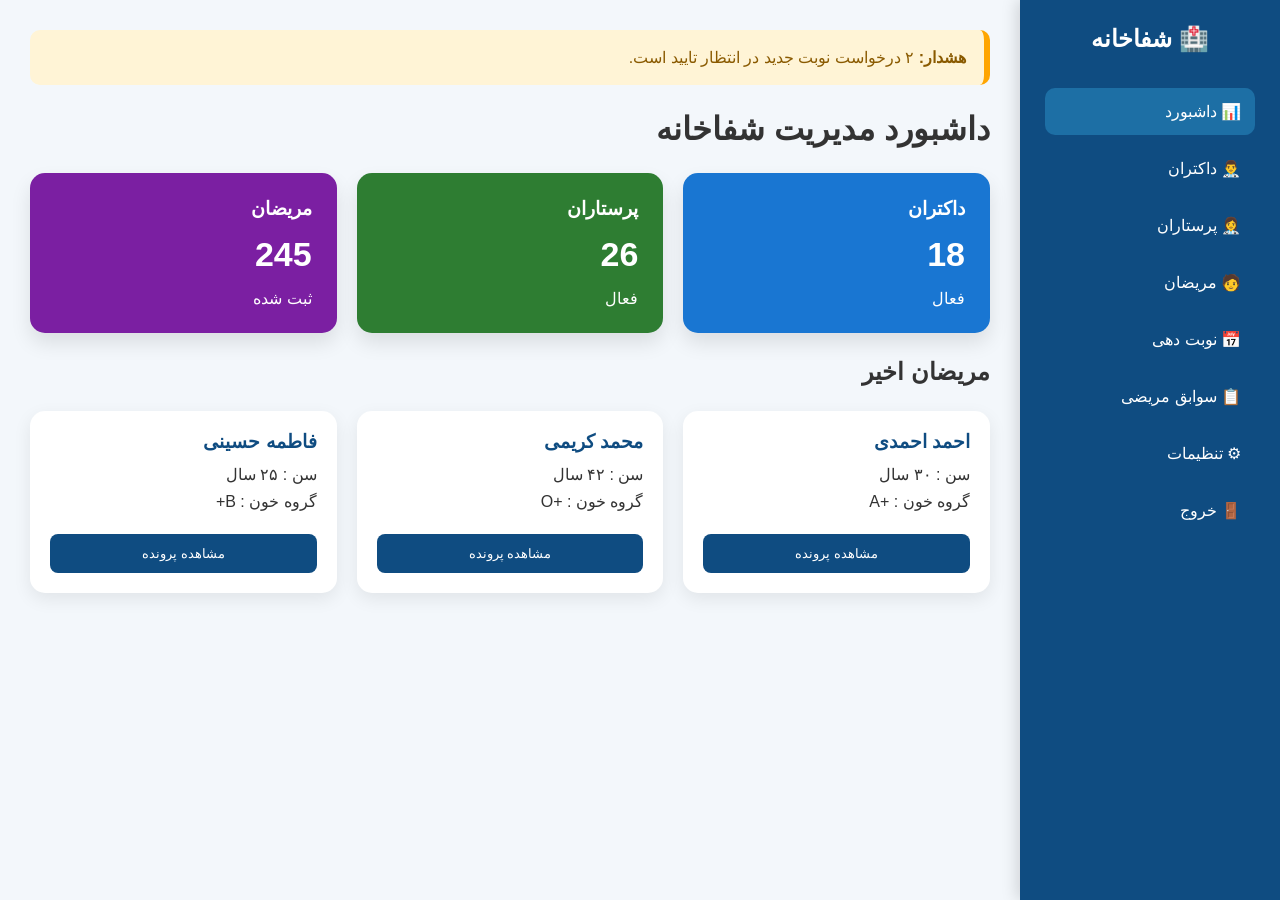
==== index.html @ 566c1082 "Content added" ====
<!doctype html>
<html lang="en">
  <head>
    <meta charset="UTF-8" />
    <meta name="viewport" content="width=device-width, initial-scale=1.0" />
    <title>داشبورد مدیریت شفاخانه</title>
    <link rel="stylesheet" href="style.css" />
  </head>
  <body>
    <div class="sidebar">
      <h2>🏥 شفاخانه</h2>
      <ul>
        <li class="active">📊 داشبورد</li>
        <li>👨‍⚕️ داکتران</li>
        <li>👩‍⚕️ پرستاران</li>
        <li>🧑 مریضان</li>
        <li>📅 نوبت دهی</li>
        <li>📋 سوابق مریضی</li>
        <li>⚙ تنظیمات</li>
        <li>🚪 خروج</li>
      </ul>
    </div>
    <div class="content">
            <div class="alert">
                <strong>هشدار:</strong>
                ۲ درخواست نوبت جدید در انتظار تایید است.
            </div>
        <h1>داشبورد مدیریت شفاخانه</h1>
        <div class="stats">
            <div class="box blue">
                <h3>داکتران</h3>
                <h2>18</h2>
                <span>فعال</span>
            </div>
            <div class="box green">
                <h3>پرستاران</h3>
                <h2>26</h2>
                <span>فعال</span>
            </div>
            <div class="box purple">
                <h3>مریضان</h3>
                <h2>245</h2>
                <span>ثبت شده</span>
            </div>
        </div>
        <h2>مریضان اخیر</h2>
        <div class="cards">
            <div class="card">
                <h3>احمد احمدی</h3>
                <p>سن : ۳۰ سال</p>
                <p>گروه خون : +A</p>
                <button>مشاهده پرونده</button>
            </div>
            <div class="card">
                <h3>محمد کریمی</h3>
                <p>سن : ۴۲ سال</p>
                <p>گروه خون : +O</p>
                <button>مشاهده پرونده</button>
            </div>
            <div class="card">
                <h3>فاطمه حسینی</h3>
                <p>سن : ۲۵ سال</p>
                <p>گروه خون : B+</p>
                <button>مشاهده پرونده</button>
            </div>
        </div>
    </div>
  </body>
</html>
---- style.css ----
*{
        margin:0;
        padding:0;
        box-sizing:border-box;
        font-family:'Vazirmatn',sans-serif;
    }

    body{
        background:#f3f7fb;
        display:flex;
        direction:rtl;
        color:#333;
    }

    .sidebar{
        width:260px;
        height:100vh;
        background:#0F4C81;
        position:fixed;
        right:0;
        top:0;
        padding:25px;
        color:#fff;
        box-shadow:-3px 0 15px rgba(0,0,0,.15);
    }

    .sidebar h2{
        text-align:center;
        margin-bottom:35px;
    }

    .sidebar ul{
        list-style:none;
    }

    .sidebar li{
        padding:14px;
        margin-bottom:10px;
        border-radius:10px;
        cursor:pointer;
        transition:.3s;
    }

    .sidebar li:hover,
    .sidebar .active{
        background:#1d6fa5;
    }
.content{
        margin-right:260px;
        padding:30px;
        width:100%;
    }

    .alert{
        background:#FFF4D6;
        color:#8A5A00;
        padding:18px;
        border-right:6px solid orange;
        border-radius:10px;
        margin-bottom:25px;
    }

    .stats{
        display:grid;
        grid-template-columns:repeat(auto-fit,minmax(220px,1fr));
        gap:20px;
        margin:25px 0;
    }

    .box{
        padding:25px;
        border-radius:15px;
        color:white;
        box-shadow:0 10px 20px rgba(0,0,0,.1);
        transition:.3s;
    }

    .box:hover{
        transform:translateY(-6px);
    }

    .blue{
        background:#1976D2;
    }

    .green{
        background:#2E7D32;
    }

    .purple{
        background:#7B1FA2;
    }

    .box h2{
        margin:15px 0;
        font-size:34px;
    }

    .cards{
        display:grid;
        grid-template-columns:repeat(auto-fit,minmax(250px,1fr));
        gap:20px;
        margin:25px 0;
    }

    .card{
        background:white;
        padding:20px;
        border-radius:15px;
        box-shadow:0 6px 18px rgba(0,0,0,.08);
        transition:.3s;
    }

    .card:hover{
        transform:translateY(-8px);
    }

    .card h3{
        margin-bottom:12px;
        color:#0F4C81;
    }

    .card p{
        margin:8px 0;
    }

    .card button{
        margin-top:15px;
        width:100%;
        padding:12px;
        border:none;
        background:#0F4C81;
        color:white;
        border-radius:8px;
        cursor:pointer;
        transition:.3s;
    }

    .card button:hover{
        background:#1565C0;
    }
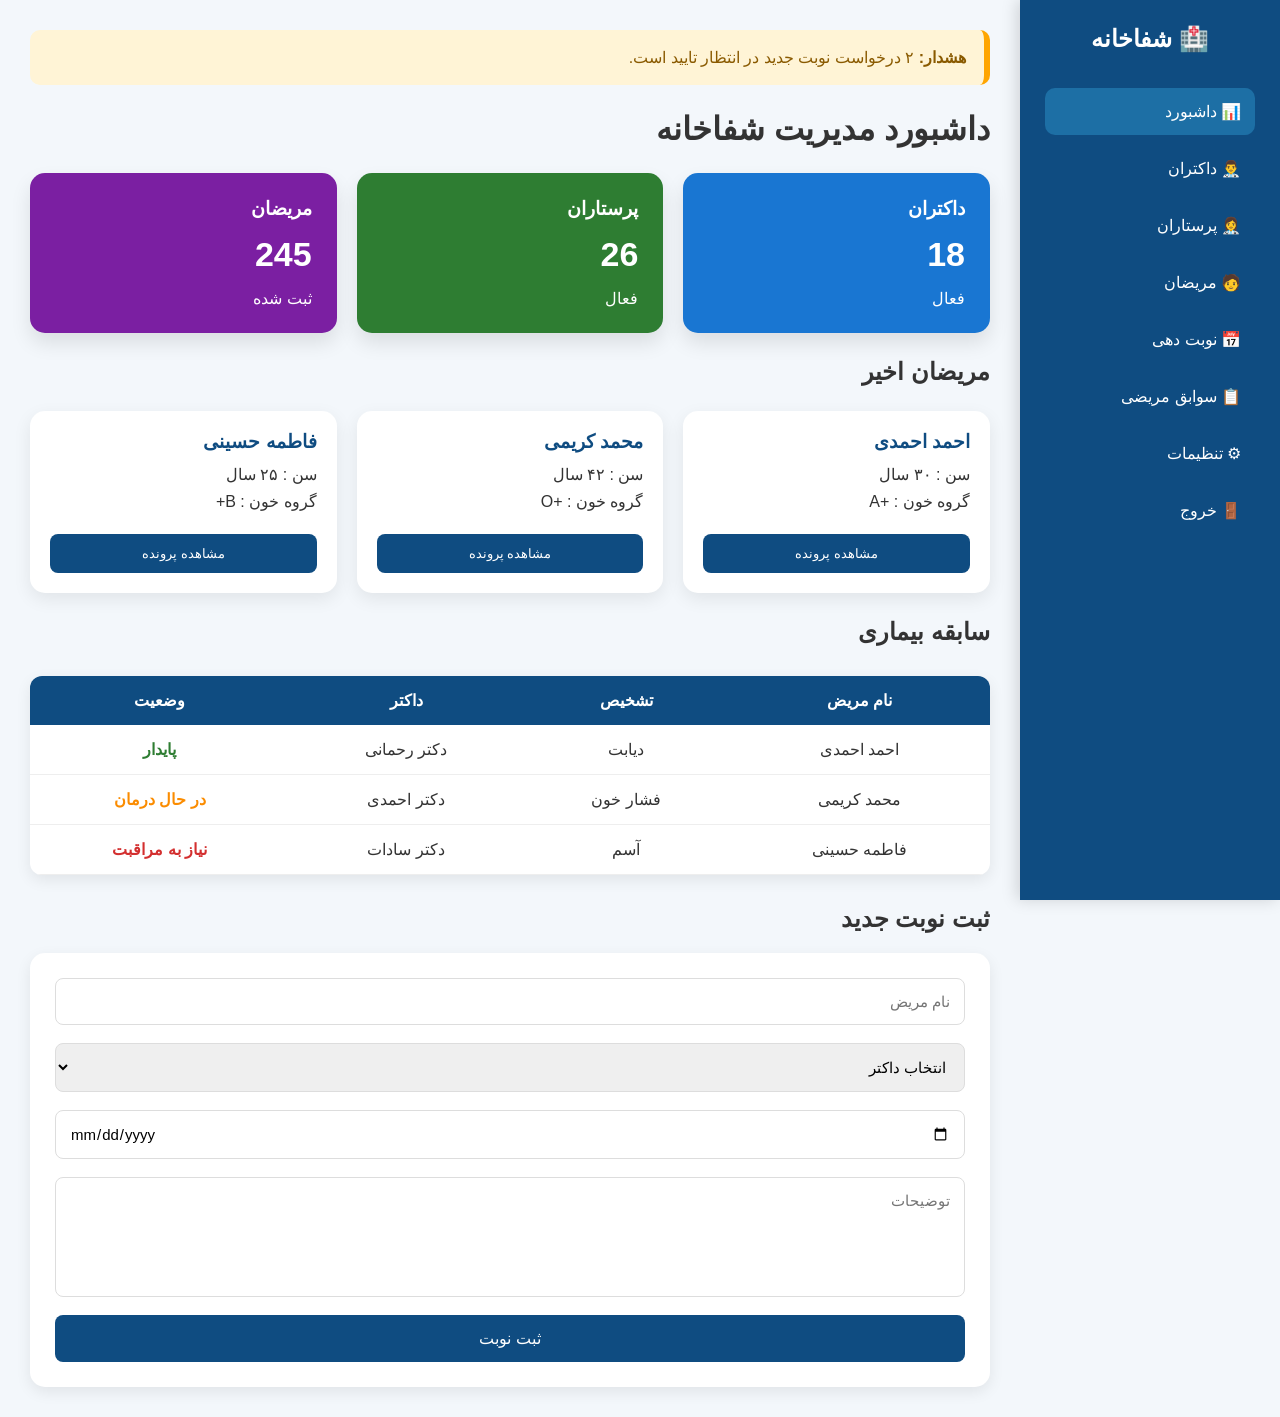
==== commit cddd9e83: "table and form added" ====
--- a/index.html
+++ b/index.html
@@ -64,6 +64,46 @@
                 <button>مشاهده پرونده</button>
             </div>
         </div>
+        <h2>سابقه بیماری</h2>
+            <table>
+                <tr>
+                    <th>نام مریض</th>
+                    <th>تشخیص</th>
+                    <th>داکتر</th>
+                    <th>وضعیت</th>
+                </tr>
+                <tr>
+                    <td>احمد احمدی</td>
+                    <td>دیابت</td>
+                    <td>دکتر رحمانی</td>
+                    <td><span class="success">پایدار</span></td>
+                </tr>
+                <tr>
+                    <td>محمد کریمی</td>
+                    <td>فشار خون</td>
+                    <td>دکتر احمدی</td>
+                    <td><span class="warning">در حال درمان</span></td>
+                </tr>
+                <tr>
+                    <td>فاطمه حسینی</td>
+                    <td>آسم</td>
+                    <td>دکتر سادات</td>
+                    <td><span class="danger">نیاز به مراقبت</span></td>
+                </tr>
+            </table>
+            <h2>ثبت نوبت جدید</h2>
+            <form>
+                <input type="text" placeholder="نام مریض">
+                <select>
+                    <option>انتخاب داکتر</option>
+                    <option>دکتر رحمانی</option>
+                    <option>دکتر احمدی</option>
+                    <option>دکتر سادات</option>
+                </select>
+                <input type="date">
+                <textarea placeholder="توضیحات"></textarea>
+                <button>ثبت نوبت</button>
+            </form>
     </div>
   </body>
 </html>
--- a/style.css
+++ b/style.css
@@ -138,4 +138,135 @@
 
     .card button:hover{
         background:#1565C0;
-    }+    }
+    table{
+        width:100%;
+        background:white;
+        margin:30px 0;
+        border-collapse:collapse;
+        border-radius:12px;
+        overflow:hidden;
+        box-shadow:0 5px 15px rgba(0,0,0,.08);
+    }
+
+    th{
+        background:#0F4C81;
+        color:white;
+        padding:15px;
+    }
+
+    td{
+        padding:15px;
+        border-bottom:1px solid #eee;
+        text-align:center;
+    }
+
+    tr:hover{
+        background:#f8fbff;
+    }
+
+    .success{
+        color:#2E7D32;
+        font-weight:bold;
+    }
+
+    .warning{
+        color:#FB8C00;
+        font-weight:bold;
+    }
+
+    .danger{
+        color:#D32F2F;
+        font-weight:bold;
+    }
+
+    form{
+        background:white;
+        padding:25px;
+        border-radius:15px;
+        box-shadow:0 5px 15px rgba(0,0,0,.08);
+        display:flex;
+        flex-direction:column;
+        gap:18px;
+        margin-top:20px;
+    }
+
+    input,
+    select,
+    textarea{
+        padding:14px;
+        border:1px solid #ddd;
+        border-radius:8px;
+        font-size:15px;
+        outline:none;
+        transition:.3s;
+    }
+
+    input:focus,
+    select:focus,
+    textarea:focus{
+        border-color:#1976D2;
+    }
+
+    textarea{
+        height:120px;
+        resize:none;
+    }
+
+    form button{
+        padding:14px;
+        background:#0F4C81;
+        color:white;
+        border:none;
+        border-radius:8px;
+        cursor:pointer;
+        font-size:16px;
+        transition:.3s;
+    }
+
+    form button:hover{
+        background:#1565C0;
+    }
+ @media(max-width:900px){
+
+        .sidebar{
+        width:220px;
+
+        }
+
+        .content{
+        margin-right:220px;
+        }
+
+    }
+
+    @media(max-width:768px){
+
+        body{
+        flex-direction:column;
+        }
+
+        .sidebar{
+        position:relative;
+        width:100%;
+        height:auto;
+        }
+
+        .content{
+
+        margin-right:0;
+        padding:20px;
+        }
+
+        .stats,
+        .cards{
+        grid-template-columns:1fr;
+        }
+
+        table{
+        display:block;
+        overflow-x:auto;
+        white-space:nowrap;
+        }
+
+    }
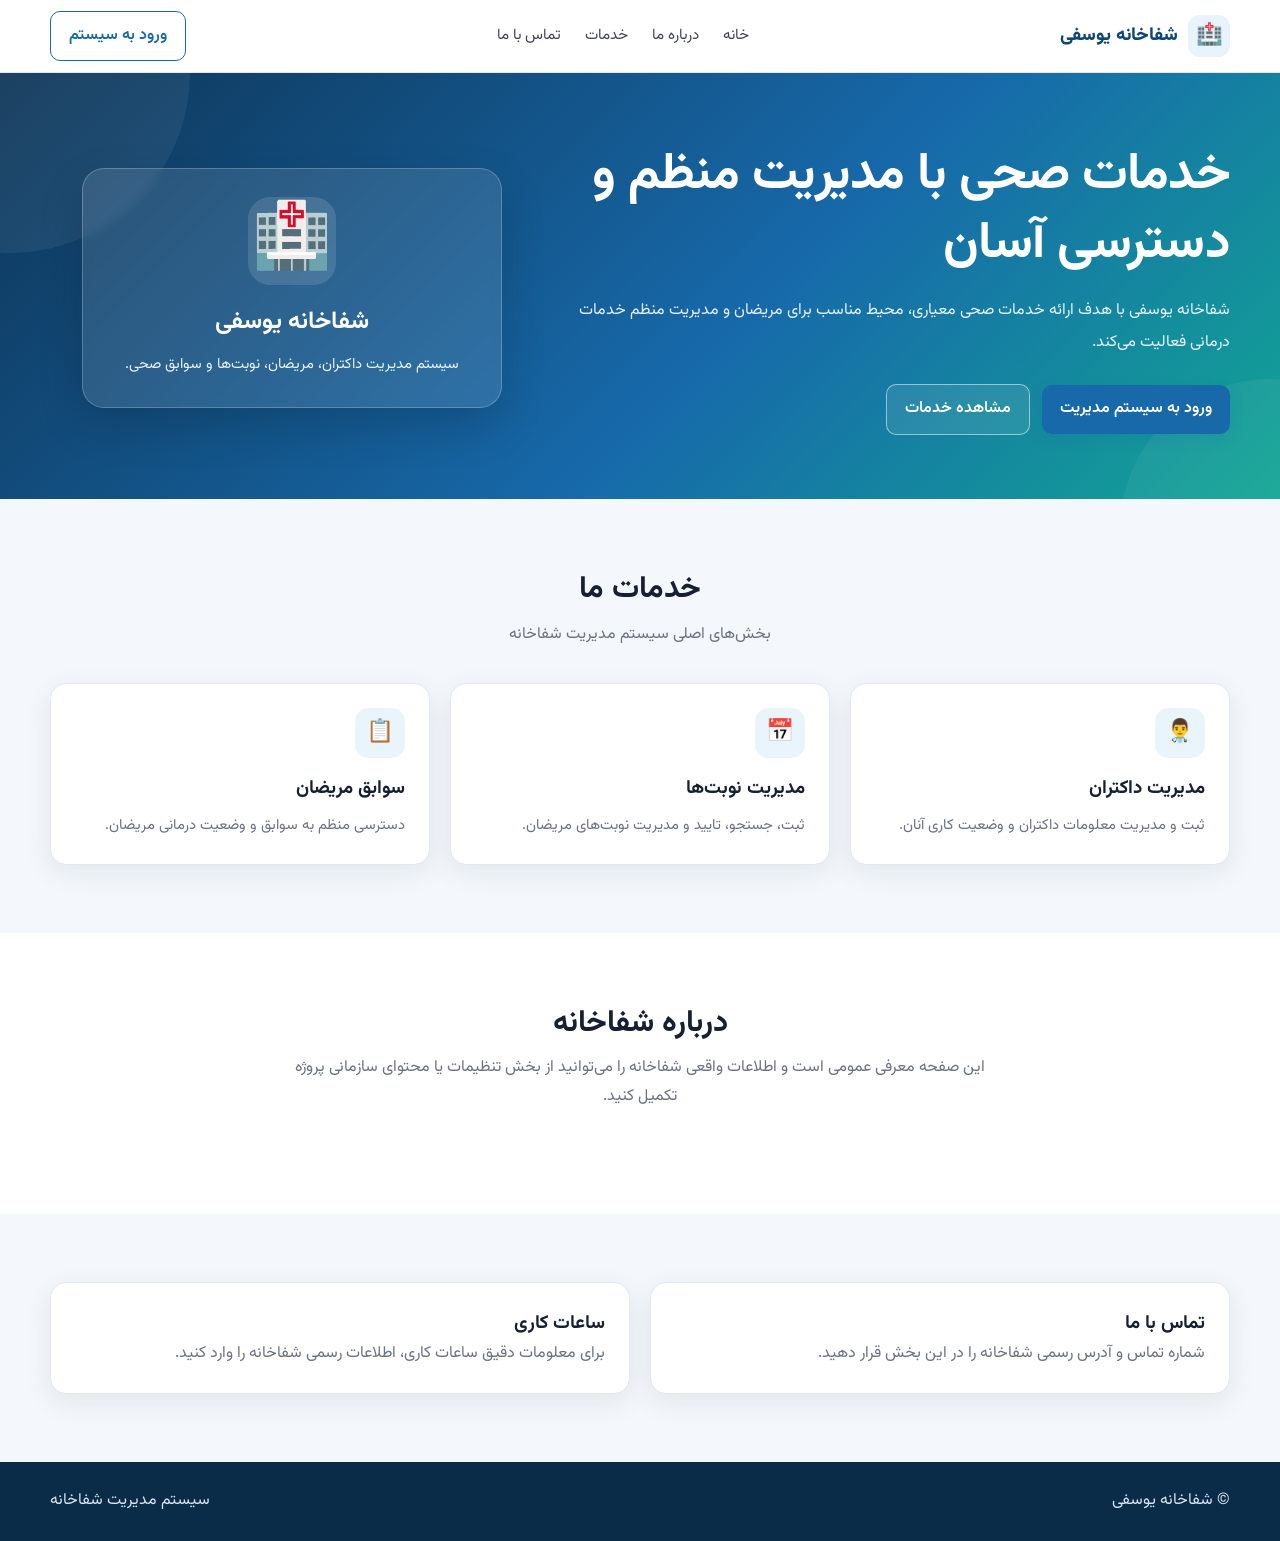
==== commit 1c11aecd: "all of codes updated" ====
--- a/index.html
+++ b/index.html
@@ -1,109 +1,110 @@
 <!doctype html>
-<html lang="en">
+<html lang="fa" dir="rtl">
   <head>
     <meta charset="UTF-8" />
     <meta name="viewport" content="width=device-width, initial-scale=1.0" />
-    <title>داشبورد مدیریت شفاخانه</title>
+    <meta name="description" content="سیستم مدیریت شفاخانه یوسفی" />
+    <title>شفاخانه یوسفی | صفحه اصلی</title>
     <link rel="stylesheet" href="style.css" />
   </head>
   <body>
-    <div class="sidebar">
-      <h2>🏥 شفاخانه</h2>
-      <ul>
-        <li class="active">📊 داشبورد</li>
-        <li>👨‍⚕️ داکتران</li>
-        <li>👩‍⚕️ پرستاران</li>
-        <li>🧑 مریضان</li>
-        <li>📅 نوبت دهی</li>
-        <li>📋 سوابق مریضی</li>
-        <li>⚙ تنظیمات</li>
-        <li>🚪 خروج</li>
-      </ul>
-    </div>
-    <div class="content">
-            <div class="alert">
-                <strong>هشدار:</strong>
-                ۲ درخواست نوبت جدید در انتظار تایید است.
+    <header class="public-header">
+      <div class="container nav">
+        <a class="brand" href="index.html">
+          <span class="brand-icon">🏥</span> شفاخانه یوسفی</a
+        >
+        <nav class="nav-links">
+          <a href="index.html">خانه</a><a href="#about">درباره ما</a
+          ><a href="#services">خدمات</a><a href="#contact">تماس با ما</a>
+        </nav>
+        <div class="nav-actions">
+          <a class="btn btn-outline" href="login.html">ورود به سیستم</a>
+        </div>
+        <button class="menu-toggle" aria-label="منو">☰</button>
+      </div>
+    </header>
+    <main>
+      <section class="hero">
+        <div class="container hero-grid">
+          <div>
+            <h1>خدمات صحی با مدیریت منظم و دسترسی آسان</h1>
+            <p>
+              شفاخانه یوسفی با هدف ارائه خدمات صحی معیاری، محیط مناسب برای
+              مریضان و مدیریت منظم خدمات درمانی فعالیت می‌کند.
+            </p>
+            <div class="hero-actions">
+              <a class="btn btn-primary" href="login.html"
+                >ورود به سیستم مدیریت</a
+              ><a class="btn btn-outline" href="#services">مشاهده خدمات</a>
             </div>
-        <h1>داشبورد مدیریت شفاخانه</h1>
-        <div class="stats">
-            <div class="box blue">
-                <h3>داکتران</h3>
-                <h2>18</h2>
-                <span>فعال</span>
+          </div>
+          <div class="hero-card">
+            <div class="big-icon">🏥</div>
+            <h2>شفاخانه یوسفی</h2>
+            <p>سیستم مدیریت داکتران، مریضان، نوبت‌ها و سوابق صحی.</p>
+          </div>
+        </div>
+      </section>
+      <section class="section" id="services">
+        <div class="container">
+          <div class="section-head">
+            <h2>خدمات ما</h2>
+            <p class="muted">بخش‌های اصلی سیستم مدیریت شفاخانه</p>
+          </div>
+          <div class="cards-grid">
+            <div class="feature-card">
+              <div class="feature-icon">👨‍⚕️</div>
+              <h3>مدیریت داکتران</h3>
+              <p class="muted">
+                ثبت و مدیریت معلومات داکتران و وضعیت کاری آنان.
+              </p>
             </div>
-            <div class="box green">
-                <h3>پرستاران</h3>
-                <h2>26</h2>
-                <span>فعال</span>
+            <div class="feature-card">
+              <div class="feature-icon">📅</div>
+              <h3>مدیریت نوبت‌ها</h3>
+              <p class="muted">ثبت، جستجو، تایید و مدیریت نوبت‌های مریضان.</p>
             </div>
-            <div class="box purple">
-                <h3>مریضان</h3>
-                <h2>245</h2>
-                <span>ثبت شده</span>
+            <div class="feature-card">
+              <div class="feature-icon">📋</div>
+              <h3>سوابق مریضان</h3>
+              <p class="muted">دسترسی منظم به سوابق و وضعیت درمانی مریضان.</p>
             </div>
+          </div>
         </div>
-        <h2>مریضان اخیر</h2>
-        <div class="cards">
-            <div class="card">
-                <h3>احمد احمدی</h3>
-                <p>سن : ۳۰ سال</p>
-                <p>گروه خون : +A</p>
-                <button>مشاهده پرونده</button>
-            </div>
-            <div class="card">
-                <h3>محمد کریمی</h3>
-                <p>سن : ۴۲ سال</p>
-                <p>گروه خون : +O</p>
-                <button>مشاهده پرونده</button>
-            </div>
-            <div class="card">
-                <h3>فاطمه حسینی</h3>
-                <p>سن : ۲۵ سال</p>
-                <p>گروه خون : B+</p>
-                <button>مشاهده پرونده</button>
-            </div>
+      </section>
+      <section class="section about" id="about">
+        <div class="container">
+          <div class="section-head">
+            <h2>درباره شفاخانه</h2>
+            <p>
+              این صفحه معرفی عمومی است و اطلاعات واقعی شفاخانه را می‌توانید از
+              بخش تنظیمات یا محتوای سازمانی پروژه تکمیل کنید.
+            </p>
+          </div>
         </div>
-        <h2>سابقه بیماری</h2>
-            <table>
-                <tr>
-                    <th>نام مریض</th>
-                    <th>تشخیص</th>
-                    <th>داکتر</th>
-                    <th>وضعیت</th>
-                </tr>
-                <tr>
-                    <td>احمد احمدی</td>
-                    <td>دیابت</td>
-                    <td>دکتر رحمانی</td>
-                    <td><span class="success">پایدار</span></td>
-                </tr>
-                <tr>
-                    <td>محمد کریمی</td>
-                    <td>فشار خون</td>
-                    <td>دکتر احمدی</td>
-                    <td><span class="warning">در حال درمان</span></td>
-                </tr>
-                <tr>
-                    <td>فاطمه حسینی</td>
-                    <td>آسم</td>
-                    <td>دکتر سادات</td>
-                    <td><span class="danger">نیاز به مراقبت</span></td>
-                </tr>
-            </table>
-            <h2>ثبت نوبت جدید</h2>
-            <form>
-                <input type="text" placeholder="نام مریض">
-                <select>
-                    <option>انتخاب داکتر</option>
-                    <option>دکتر رحمانی</option>
-                    <option>دکتر احمدی</option>
-                    <option>دکتر سادات</option>
-                </select>
-                <input type="date">
-                <textarea placeholder="توضیحات"></textarea>
-                <button>ثبت نوبت</button>
-            </form>
-    </div>
+      </section>
+      <section class="section" id="contact">
+        <div class="container contact-grid">
+          <div class="contact-card">
+            <h3>تماس با ما</h3>
+            <p class="muted">
+              شماره تماس و آدرس رسمی شفاخانه را در این بخش قرار دهید.
+            </p>
+          </div>
+          <div class="contact-card">
+            <h3>ساعات کاری</h3>
+            <p class="muted">
+              برای معلومات دقیق ساعات کاری، اطلاعات رسمی شفاخانه را وارد کنید.
+            </p>
+          </div>
+        </div>
+      </section>
+    </main>
+    <footer class="public-footer">
+      <div class="container">
+        <span>© شفاخانه یوسفی</span><span>سیستم مدیریت شفاخانه</span>
+      </div>
+    </footer>
+    <script src="script.js"></script>
   </body>
 </html>
--- a/style.css
+++ b/style.css
@@ -1,272 +1,1068 @@
-    *{
-        margin:0;
-        padding:0;
-        box-sizing:border-box;
-        font-family:'Vazirmatn',sans-serif;
-    }
-
-    body{
-        background:#f3f7fb;
-        display:flex;
-        direction:rtl;
-        color:#333;
-    }
-
-    .sidebar{
-        width:260px;
-        height:100vh;
-        background:#0F4C81;
-        position:fixed;
-        right:0;
-        top:0;
-        padding:25px;
-        color:#fff;
-        box-shadow:-3px 0 15px rgba(0,0,0,.15);
-    }
-
-    .sidebar h2{
-        text-align:center;
-        margin-bottom:35px;
-    }
-
-    .sidebar ul{
-        list-style:none;
-    }
-
-    .sidebar li{
-        padding:14px;
-        margin-bottom:10px;
-        border-radius:10px;
-        cursor:pointer;
-        transition:.3s;
-    }
-
-    .sidebar li:hover,
-    .sidebar .active{
-        background:#1d6fa5;
-    }
-.content{
-        margin-right:260px;
-        padding:30px;
-        width:100%;
-    }
-
-    .alert{
-        background:#FFF4D6;
-        color:#8A5A00;
-        padding:18px;
-        border-right:6px solid orange;
-        border-radius:10px;
-        margin-bottom:25px;
-    }
-
-    .stats{
-        display:grid;
-        grid-template-columns:repeat(auto-fit,minmax(220px,1fr));
-        gap:20px;
-        margin:25px 0;
-    }
-
-    .box{
-        padding:25px;
-        border-radius:15px;
-        color:white;
-        box-shadow:0 10px 20px rgba(0,0,0,.1);
-        transition:.3s;
-    }
-
-    .box:hover{
-        transform:translateY(-6px);
-    }
-
-    .blue{
-        background:#1976D2;
-    }
-
-    .green{
-        background:#2E7D32;
-    }
-
-    .purple{
-        background:#7B1FA2;
-    }
-
-    .box h2{
-        margin:15px 0;
-        font-size:34px;
-    }
-
-    .cards{
-        display:grid;
-        grid-template-columns:repeat(auto-fit,minmax(250px,1fr));
-        gap:20px;
-        margin:25px 0;
-    }
-
-    .card{
-        background:white;
-        padding:20px;
-        border-radius:15px;
-        box-shadow:0 6px 18px rgba(0,0,0,.08);
-        transition:.3s;
-    }
-
-    .card:hover{
-        transform:translateY(-8px);
-    }
-
-    .card h3{
-        margin-bottom:12px;
-        color:#0F4C81;
-    }
-
-    .card p{
-        margin:8px 0;
-    }
-
-    .card button{
-        margin-top:15px;
-        width:100%;
-        padding:12px;
-        border:none;
-        background:#0F4C81;
-        color:white;
-        border-radius:8px;
-        cursor:pointer;
-        transition:.3s;
-    }
-
-    .card button:hover{
-        background:#1565C0;
-    }
-    table{
-        width:100%;
-        background:white;
-        margin:30px 0;
-        border-collapse:collapse;
-        border-radius:12px;
-        overflow:hidden;
-        box-shadow:0 5px 15px rgba(0,0,0,.08);
-    }
-
-    th{
-        background:#0F4C81;
-        color:white;
-        padding:15px;
-    }
-
-    td{
-        padding:15px;
-        border-bottom:1px solid #eee;
-        text-align:center;
-    }
-
-    tr:hover{
-        background:#f8fbff;
-    }
-
-    .success{
-        color:#2E7D32;
-        font-weight:bold;
-    }
-
-    .warning{
-        color:#FB8C00;
-        font-weight:bold;
-    }
-
-    .danger{
-        color:#D32F2F;
-        font-weight:bold;
-    }
-
-    form{
-        background:white;
-        padding:25px;
-        border-radius:15px;
-        box-shadow:0 5px 15px rgba(0,0,0,.08);
-        display:flex;
-        flex-direction:column;
-        gap:18px;
-        margin-top:20px;
-    }
-
-    input,
-    select,
-    textarea{
-        padding:14px;
-        border:1px solid #ddd;
-        border-radius:8px;
-        font-size:15px;
-        outline:none;
-        transition:.3s;
-    }
-
-    input:focus,
-    select:focus,
-    textarea:focus{
-        border-color:#1976D2;
-    }
-
-    textarea{
-        height:120px;
-        resize:none;
-    }
-
-    form button{
-        padding:14px;
-        background:#0F4C81;
-        color:white;
-        border:none;
-        border-radius:8px;
-        cursor:pointer;
-        font-size:16px;
-        transition:.3s;
-    }
-
-    form button:hover{
-        background:#1565C0;
-    }
- @media(max-width:900px){
-
-        .sidebar{
-        width:220px;
-
-        }
-
-        .content{
-        margin-right:220px;
-        }
-
-    }
-
-    @media(max-width:768px){
-
-        body{
-        flex-direction:column;
-        }
-
-        .sidebar{
-        position:relative;
-        width:100%;
-        height:auto;
-        }
-
-        .content{
-
-        margin-right:0;
-        padding:20px;
-        }
-
-        .stats,
-        .cards{
-        grid-template-columns:1fr;
-        }
-
-        table{
-        display:block;
-        overflow-x:auto;
-        white-space:nowrap;
-        }
-
-    }
+@import url('https://fonts.googleapis.com/css2?family=Vazirmatn:wght@300;400;500;600;700;800&display=swap');
+
+:root{
+  --primary:#1769aa;
+  --primary-dark:#0d4775;
+  --secondary:#12a594;
+  --accent:#f59e0b;
+  --danger:#dc3545;
+  --success:#198754;
+  --bg:#f4f7fb;
+  --surface:#fff;
+  --text:#172033;
+  --muted:#6b7280;
+  --border:#e5e7eb;
+  --sidebar:#0e3557;
+  --sidebar-hover:#174d79;
+  --shadow:0 8px 28px rgba(15,52,87,.08);
+  --radius:16px;
+}
+
+*{
+  box-sizing:border-box;
+  margin:0;
+  padding:0;
+}
+
+html{
+  scroll-behavior:smooth;
+}
+
+body{
+  font-family:"Vazirmatn",sans-serif;
+  background:var(--bg);
+  color:var(--text);
+  direction:rtl;
+  line-height:1.8;
+  overflow-x:hidden;
+}
+
+a{
+  text-decoration:none;
+  color:inherit;
+}
+
+button,
+input,
+select,
+textarea{
+  font:inherit;
+}
+
+button{
+  cursor:pointer;
+}
+
+img{
+  max-width:100%;
+  height:auto;
+}
+
+.container{
+  width:min(1180px,calc(100% - 32px));
+  margin-inline:auto;
+}
+
+.hidden{
+  display:none!important;
+}
+
+.muted{
+  color:var(--muted);
+}
+
+
+
+.btn{
+  display:inline-flex;
+  align-items:center;
+  justify-content:center;
+  gap:8px;
+  min-height:44px;
+  border:0;
+  border-radius:10px;
+  padding:10px 18px;
+  font-weight:600;
+  white-space:nowrap;
+  transition:background .2s ease,transform .2s ease,box-shadow .2s ease;
+}
+
+.btn-primary{
+  background:var(--primary);
+  color:#fff;
+  box-shadow:0 5px 14px rgba(23,105,170,.18);
+}
+
+.btn-primary:hover{
+  background:var(--primary-dark);
+  transform:translateY(-1px);
+}
+
+.btn-outline{
+  background:#fff;
+  color:var(--primary);
+  border:1px solid var(--primary);
+}
+
+.btn-outline:hover{
+  background:#eef7fd;
+}
+
+.btn-danger{
+  background:#fff0f1;
+  color:var(--danger);
+}
+
+.btn-success{
+  background:#eaf7ef;
+  color:var(--success);
+}
+
+.btn-sm{
+  min-height:36px;
+  padding:7px 11px;
+  font-size:.85rem;
+}
+
+/* =========================
+   Public Header
+========================= */
+
+.public-header{
+  position:sticky;
+  top:0;
+  z-index:50;
+  background:rgba(255,255,255,.96);
+  backdrop-filter:blur(12px);
+  border-bottom:1px solid var(--border);
+}
+
+.nav{
+  min-height:72px;
+  display:flex;
+  align-items:center;
+  justify-content:space-between;
+  gap:24px;
+}
+
+.brand{
+  display:flex;
+  align-items:center;
+  gap:10px;
+  flex-shrink:0;
+  font-size:1.15rem;
+  font-weight:800;
+  color:var(--primary-dark);
+}
+
+.brand-icon{
+  width:42px;
+  height:42px;
+  border-radius:12px;
+  background:#e8f3fb;
+  display:grid;
+  place-items:center;
+  font-size:1.35rem;
+}
+
+.nav-links{
+  display:flex;
+  align-items:center;
+  justify-content:center;
+  gap:24px;
+  flex:1;
+  color:#445;
+}
+
+.nav-links a{
+  position:relative;
+  padding:5px 0;
+  font-size:.95rem;
+  transition:color .2s ease;
+}
+
+.nav-links a::after{
+  content:"";
+  position:absolute;
+  right:0;
+  bottom:0;
+  width:0;
+  height:2px;
+  background:var(--primary);
+  transition:width .2s ease;
+}
+
+.nav-links a:hover{
+  color:var(--primary);
+}
+
+.nav-links a:hover::after{
+  width:100%;
+}
+
+.nav-actions{
+  display:flex;
+  gap:10px;
+  align-items:center;
+  flex-shrink:0;
+}
+
+.menu-toggle{
+  display:none;
+  border:0;
+  background:#eef5fa;
+  color:var(--primary-dark);
+  padding:9px 11px;
+  border-radius:9px;
+}
+
+/* =========================
+   Public Hero / Index
+========================= */
+
+.hero{
+  position:relative;
+  background:linear-gradient(135deg,#0e3557 0%,#1769aa 58%,#12a594 100%);
+  color:#fff;
+  padding:68px 0 64px;
+  overflow:hidden;
+}
+
+.hero::before,
+.hero::after{
+  content:"";
+  position:absolute;
+  border-radius:50%;
+  pointer-events:none;
+}
+
+.hero::before{
+  width:360px;
+  height:360px;
+  left:-170px;
+  top:-180px;
+  background:rgba(255,255,255,.06);
+}
+
+.hero::after{
+  width:300px;
+  height:300px;
+  right:-140px;
+  bottom:-180px;
+  background:rgba(255,255,255,.05);
+}
+
+.hero-grid{
+  position:relative;
+  z-index:1;
+  display:grid;
+  grid-template-columns:minmax(0,1.15fr) minmax(300px,.85fr);
+  gap:42px;
+  align-items:center;
+}
+
+.hero h1{
+  max-width:760px;
+  font-size:clamp(2rem,4vw,3.45rem);
+  line-height:1.35;
+  margin-bottom:16px;
+  letter-spacing:-.5px;
+}
+
+.hero p{
+  max-width:690px;
+  font-size:1rem;
+  line-height:2;
+  color:#e7f1f8;
+}
+
+.hero-actions{
+  display:flex;
+  align-items:center;
+  gap:12px;
+  flex-wrap:wrap;
+  margin-top:25px;
+}
+
+.hero .btn-outline{
+  background:rgba(255,255,255,.09);
+  border-color:rgba(255,255,255,.5);
+  color:#fff;
+}
+
+.hero .btn-outline:hover{
+  background:rgba(255,255,255,.18);
+}
+
+.hero-card{
+  width:100%;
+  max-width:420px;
+  margin-inline:auto;
+  background:rgba(255,255,255,.11);
+  border:1px solid rgba(255,255,255,.22);
+  border-radius:22px;
+  padding:28px 24px;
+  box-shadow:0 18px 45px rgba(0,0,0,.16);
+  backdrop-filter:blur(5px);
+  text-align:center;
+}
+
+.hero-card .big-icon{
+  width:88px;
+  height:88px;
+  margin:0 auto 16px;
+  border-radius:22px;
+  display:grid;
+  place-items:center;
+  background:rgba(255,255,255,.12);
+  font-size:4rem;
+  line-height:1;
+}
+
+.hero-card h2,
+.hero-card h3{
+  margin-bottom:7px;
+  color:#fff;
+}
+
+.hero-card p{
+  max-width:100%;
+  margin:0 auto;
+  color:#e8f3f8;
+  font-size:.92rem;
+  line-height:1.9;
+}
+
+/* =========================
+   Sections
+========================= */
+
+.section{
+  padding:68px 0;
+}
+
+.section-head{
+  text-align:center;
+  max-width:700px;
+  margin:0 auto 34px;
+}
+
+.section-head h2{
+  font-size:1.9rem;
+  line-height:1.5;
+  margin-bottom:8px;
+}
+
+.section-head p{
+  color:var(--muted);
+}
+
+.cards-grid{
+  display:grid;
+  grid-template-columns:repeat(3,minmax(0,1fr));
+  gap:20px;
+}
+
+.info-card,
+.feature-card,
+.contact-card{
+  background:var(--surface);
+  border:1px solid var(--border);
+  border-radius:var(--radius);
+  padding:24px;
+  box-shadow:var(--shadow);
+}
+
+.feature-card{
+  transition:transform .2s ease,box-shadow .2s ease;
+}
+
+.feature-card:hover{
+  transform:translateY(-3px);
+  box-shadow:0 14px 32px rgba(15,52,87,.11);
+}
+
+.feature-icon{
+  width:50px;
+  height:50px;
+  border-radius:14px;
+  background:#eaf4fb;
+  color:var(--primary);
+  display:grid;
+  place-items:center;
+  font-size:1.4rem;
+  margin-bottom:14px;
+}
+
+.feature-card h3{
+  margin-bottom:7px;
+}
+
+.feature-card p{
+  color:var(--muted);
+  font-size:.92rem;
+}
+
+.about{
+  background:#fff;
+}
+
+.contact-grid{
+  display:grid;
+  grid-template-columns:repeat(2,minmax(0,1fr));
+  gap:20px;
+}
+
+.public-footer{
+  background:#0b2c49;
+  color:#d8e5ef;
+  padding:25px 0;
+  margin-top:0;
+}
+
+.public-footer .container{
+  display:flex;
+  justify-content:space-between;
+  align-items:center;
+  gap:20px;
+  flex-wrap:wrap;
+}
+
+/* =========================
+   Authentication
+========================= */
+
+.auth-page{
+  min-height:100vh;
+  display:grid;
+  place-items:center;
+  padding:25px;
+  background:linear-gradient(135deg,#eaf4fb,#f4f7fb);
+}
+
+.auth-wrap{
+  width:min(960px,100%);
+  display:grid;
+  grid-template-columns:1fr 1fr;
+  background:#fff;
+  border-radius:24px;
+  overflow:hidden;
+  box-shadow:0 20px 60px rgba(15,52,87,.12);
+}
+
+.auth-info{
+  background:linear-gradient(145deg,#0e3557,#1769aa);
+  color:#fff;
+  padding:45px;
+  display:flex;
+  flex-direction:column;
+  justify-content:center;
+}
+
+.auth-info h1{
+  font-size:2rem;
+  line-height:1.5;
+  margin-bottom:10px;
+}
+
+.auth-info ul{
+  margin-top:20px;
+  list-style:none;
+}
+
+.auth-info li{
+  margin:9px 0;
+}
+
+.auth-form{
+  padding:45px;
+}
+
+.auth-form h2{
+  margin-bottom:5px;
+}
+
+.form-group{
+  margin-bottom:16px;
+}
+
+.form-group label{
+  display:block;
+  margin-bottom:6px;
+  font-weight:600;
+}
+
+.form-control{
+  width:100%;
+  min-height:44px;
+  border:1px solid var(--border);
+  border-radius:10px;
+  padding:10px 13px;
+  background:#fff;
+  outline:none;
+}
+
+.form-control:focus{
+  border-color:#75add4;
+  box-shadow:0 0 0 3px #e8f3fb;
+}
+
+.form-grid{
+  display:grid;
+  grid-template-columns:repeat(2,minmax(0,1fr));
+  gap:16px;
+}
+
+.full{
+  grid-column:1/-1;
+}
+
+.password-wrap{
+  position:relative;
+}
+
+.password-wrap .toggle-pass{
+  position:absolute;
+  left:10px;
+  top:50%;
+  transform:translateY(-50%);
+  border:0;
+  background:none;
+  color:var(--muted);
+}
+
+.check-row{
+  display:flex;
+  align-items:center;
+  gap:8px;
+  margin:12px 0 20px;
+}
+
+.alert{
+  padding:12px 15px;
+  border-radius:10px;
+  margin-bottom:18px;
+}
+
+.alert-error{
+  background:#fff0f1;
+  color:#a61e2a;
+}
+
+.alert-success{
+  background:#eaf7ef;
+  color:#146c43;
+}
+
+/* =========================
+   Dashboard / Admin
+========================= */
+
+.app-shell{
+  min-height:100vh;
+}
+
+.sidebar{
+  position:fixed;
+  right:0;
+  top:0;
+  width:255px;
+  height:100vh;
+  background:var(--sidebar);
+  color:#fff;
+  padding:20px 14px;
+  z-index:100;
+  overflow-y:auto;
+  transition:width .25s ease,padding .25s ease;
+}
+
+.sidebar-brand{
+  display:flex;
+  align-items:center;
+  gap:10px;
+  padding:8px 10px 22px;
+  border-bottom:1px solid rgba(255,255,255,.12);
+  font-weight:800;
+  font-size:1.2rem;
+}
+
+.sidebar-brand .brand-icon{
+  background:rgba(255,255,255,.12);
+  color:#fff;
+}
+
+.sidebar-nav{
+  list-style:none;
+  margin-top:18px;
+}
+
+.sidebar-nav a{
+  display:flex;
+  align-items:center;
+  gap:12px;
+  padding:12px 13px;
+  border-radius:10px;
+  color:#dbe8f2;
+  margin:4px 0;
+  transition:.2s;
+}
+
+.sidebar-nav a:hover,
+.sidebar-nav a.active{
+  background:var(--sidebar-hover);
+  color:#fff;
+}
+
+.sidebar-nav .logout{
+  margin-top:22px;
+  background:rgba(220,53,69,.12);
+  color:#ffd7db;
+}
+
+.main{
+  margin-right:255px;
+  min-height:100vh;
+  padding:25px;
+}
+
+.topbar{
+  display:flex;
+  justify-content:space-between;
+  align-items:center;
+  margin-bottom:22px;
+  gap:15px;
+}
+
+.topbar h1{
+  font-size:1.65rem;
+}
+
+.mobile-menu{
+  display:none;
+  border:0;
+  background:#fff;
+  padding:10px;
+  border-radius:10px;
+  box-shadow:var(--shadow);
+}
+
+.stats{
+  display:grid;
+  grid-template-columns:repeat(4,minmax(0,1fr));
+  gap:18px;
+  margin-bottom:24px;
+}
+
+.stat{
+  background:#fff;
+  border:1px solid var(--border);
+  border-radius:var(--radius);
+  padding:20px;
+  box-shadow:var(--shadow);
+  display:flex;
+  justify-content:space-between;
+  align-items:center;
+}
+
+.stat .icon{
+  width:48px;
+  height:48px;
+  border-radius:14px;
+  display:grid;
+  place-items:center;
+  background:#eaf4fb;
+  color:var(--primary);
+}
+
+.stat .number{
+  font-size:1.8rem;
+  font-weight:800;
+}
+
+.content-card{
+  background:#fff;
+  border:1px solid var(--border);
+  border-radius:var(--radius);
+  box-shadow:var(--shadow);
+  padding:22px;
+  margin-bottom:22px;
+}
+
+.card-head{
+  display:flex;
+  align-items:center;
+  justify-content:space-between;
+  gap:15px;
+  margin-bottom:18px;
+}
+
+.card-head h2{
+  font-size:1.15rem;
+}
+
+.patient-grid{
+  display:grid;
+  grid-template-columns:repeat(3,minmax(0,1fr));
+  gap:16px;
+}
+
+.patient-card{
+  border:1px solid var(--border);
+  border-radius:14px;
+  padding:18px;
+}
+
+.patient-avatar{
+  width:45px;
+  height:45px;
+  border-radius:50%;
+  background:#eaf4fb;
+  color:var(--primary);
+  display:grid;
+  place-items:center;
+  margin-bottom:10px;
+}
+
+.patient-card h3{
+  font-size:1rem;
+}
+
+.patient-card p{
+  font-size:.9rem;
+  color:var(--muted);
+}
+
+.toolbar{
+  display:flex;
+  gap:12px;
+  flex-wrap:wrap;
+  margin-bottom:18px;
+}
+
+.search{
+  flex:1;
+  min-width:220px;
+}
+
+.table-wrap{
+  width:100%;
+  overflow-x:auto;
+  border-radius:10px;
+}
+
+table{
+  width:100%;
+  border-collapse:collapse;
+  min-width:700px;
+}
+
+th,
+td{
+  padding:13px 12px;
+  text-align:right;
+  border-bottom:1px solid var(--border);
+  white-space:nowrap;
+}
+
+th{
+  background:#f5f8fb;
+  font-weight:700;
+}
+
+tr:hover td{
+  background:#fafcff;
+}
+
+.badge{
+  display:inline-block;
+  padding:4px 9px;
+  border-radius:20px;
+  font-size:.8rem;
+  font-weight:600;
+}
+
+.badge-success{
+  background:#eaf7ef;
+  color:#146c43;
+}
+
+.badge-warning{
+  background:#fff5db;
+  color:#8a5a00;
+}
+
+.badge-danger{
+  background:#fff0f1;
+  color:#a61e2a;
+}
+
+.badge-info{
+  background:#eaf4fb;
+  color:#125c91;
+}
+
+.actions{
+  display:flex;
+  gap:7px;
+}
+
+.section-title{
+  font-size:1.2rem;
+  margin-bottom:15px;
+}
+
+.settings-card{
+  background:#fff;
+  border:1px solid var(--border);
+  border-radius:var(--radius);
+  padding:22px;
+  margin-bottom:20px;
+  box-shadow:var(--shadow);
+}
+
+.settings-card h2{
+  font-size:1.1rem;
+  margin-bottom:20px;
+}
+
+textarea.form-control{
+  min-height:110px;
+  resize:vertical;
+}
+
+.empty{
+  text-align:center;
+  padding:35px;
+  color:var(--muted);
+}
+
+
+@media(max-width:1100px){
+  .hero-grid{
+    grid-template-columns:minmax(0,1fr) minmax(280px,.75fr);
+    gap:30px;
+  }
+
+  .hero h1{
+    font-size:clamp(2rem,4vw,3rem);
+  }
+
+  .stats{
+    grid-template-columns:repeat(2,minmax(0,1fr));
+  }
+
+  .cards-grid,
+  .patient-grid{
+    grid-template-columns:repeat(2,minmax(0,1fr));
+  }
+}
+
+@media(max-width:850px){
+  .hero{
+    padding:58px 0;
+  }
+
+  .hero-grid{
+    grid-template-columns:1fr;
+    gap:28px;
+  }
+
+  .hero-content{
+    text-align:center;
+  }
+
+  .hero p{
+    margin-inline:auto;
+  }
+
+  .hero-actions{
+    justify-content:center;
+  }
+
+  .hero-card{
+    max-width:440px;
+  }
+
+  .sidebar{
+    width:0;
+    padding:0;
+    overflow:hidden;
+  }
+
+  .sidebar.open{
+    width:255px;
+    padding:20px 14px;
+    box-shadow:-10px 0 30px rgba(0,0,0,.15);
+  }
+
+  .main{
+    margin-right:0;
+    padding:18px;
+  }
+
+  .mobile-menu{
+    display:block;
+  }
+
+  .topbar{
+    align-items:flex-start;
+  }
+
+  .nav-links{
+    display:none;
+  }
+
+  .menu-toggle{
+    display:block;
+  }
+
+  .nav-links.open{
+    position:absolute;
+    top:72px;
+    right:0;
+    left:0;
+    background:#fff;
+    border-bottom:1px solid var(--border);
+    box-shadow:0 10px 20px rgba(0,0,0,.06);
+    display:flex;
+    flex-direction:column;
+    align-items:stretch;
+    gap:4px;
+    padding:14px 20px;
+  }
+
+  .nav-links.open a{
+    padding:9px 0;
+  }
+
+  .nav-actions{
+    display:none;
+  }
+
+  .auth-wrap{
+    grid-template-columns:1fr;
+  }
+
+  .auth-info{
+    display:none;
+  }
+
+  .form-grid,
+  .contact-grid{
+    grid-template-columns:1fr;
+  }
+
+  .full{
+    grid-column:auto;
+  }
+}
+
+@media(max-width:600px){
+  .container{
+    width:min(100% - 22px,1180px);
+  }
+
+  .nav{
+    min-height:64px;
+  }
+
+  .brand{
+    font-size:1rem;
+  }
+
+  .brand-icon{
+    width:38px;
+    height:38px;
+  }
+
+  .hero{
+    padding:48px 0 50px;
+  }
+
+  .hero h1{
+    font-size:clamp(1.75rem,8vw,2.35rem);
+    line-height:1.45;
+  }
+
+  .hero p{
+    font-size:.92rem;
+  }
+
+  .hero-actions{
+    flex-direction:column;
+    width:100%;
+  }
+
+  .hero-actions .btn{
+    width:100%;
+  }
+
+  .hero-card{
+    padding:23px 18px;
+    border-radius:18px;
+  }
+
+  .hero-card .big-icon{
+    width:72px;
+    height:72px;
+    font-size:3.2rem;
+  }
+
+  .section{
+    padding:50px 0;
+  }
+
+  .section-head h2{
+    font-size:1.55rem;
+  }
+
+  .cards-grid,
+  .patient-grid,
+  .stats{
+    grid-template-columns:1fr;
+  }
+
+  .public-footer .container{
+    flex-direction:column;
+    text-align:center;
+  }
+
+  .main{
+    padding:12px;
+  }
+
+  .content-card,
+  .settings-card{
+    padding:16px;
+  }
+
+  .topbar h1{
+    font-size:1.35rem;
+  }
+
+  .auth-page{
+    padding:14px;
+  }
+
+  .auth-form{
+    padding:28px 20px;
+  }
+
+  table{
+    min-width:620px;
+  }
+}
+
+@media(max-width:380px){
+  .container{
+    width:calc(100% - 18px);
+  }
+
+  .hero h1{
+    font-size:1.65rem;
+  }
+
+  .hero-card{
+    padding:20px 15px;
+  }
+}
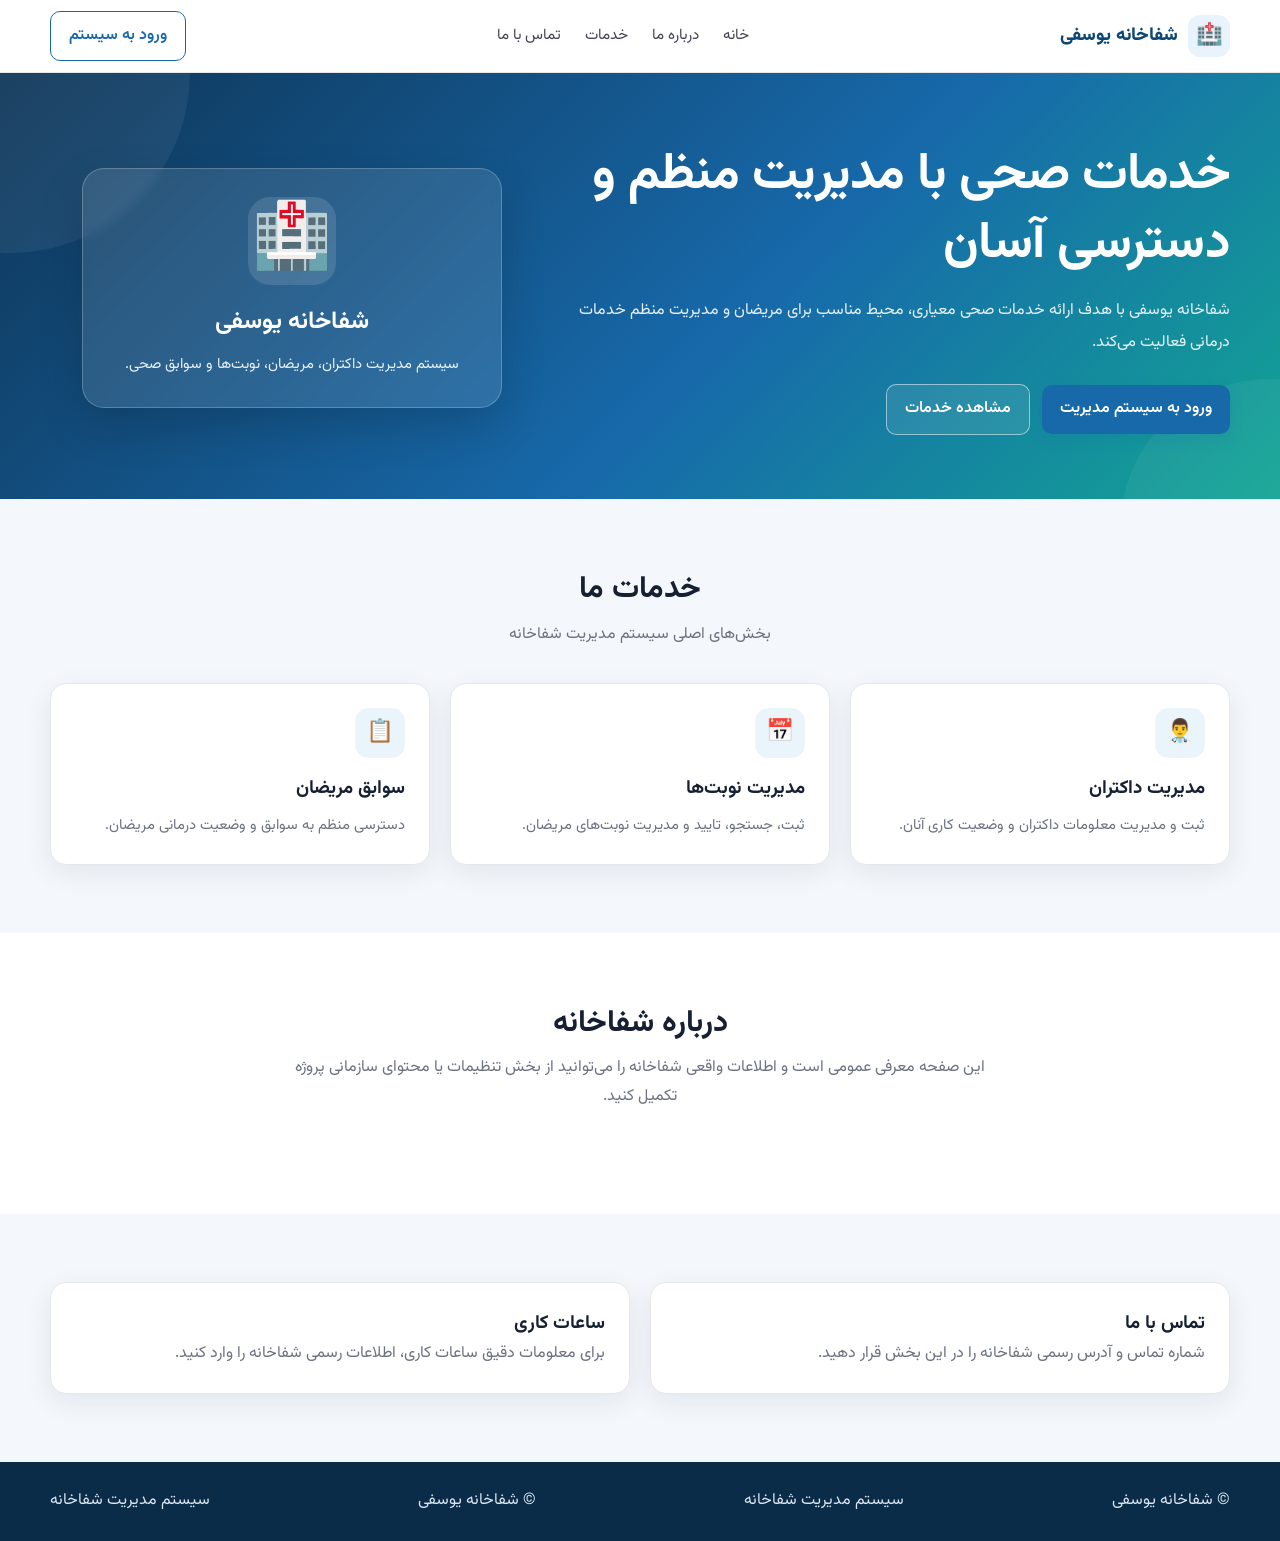
==== commit 8039f5b3: "Fix duplicate footer content in index.html" ====
--- a/index.html
+++ b/index.html
@@ -103,6 +103,7 @@
     <footer class="public-footer">
       <div class="container">
         <span>© شفاخانه یوسفی</span><span>سیستم مدیریت شفاخانه</span>
+        <span>© شفاخانه یوسفی</span><span>سیستم مدیریت شفاخانه</span>
       </div>
     </footer>
     <script src="script.js"></script>
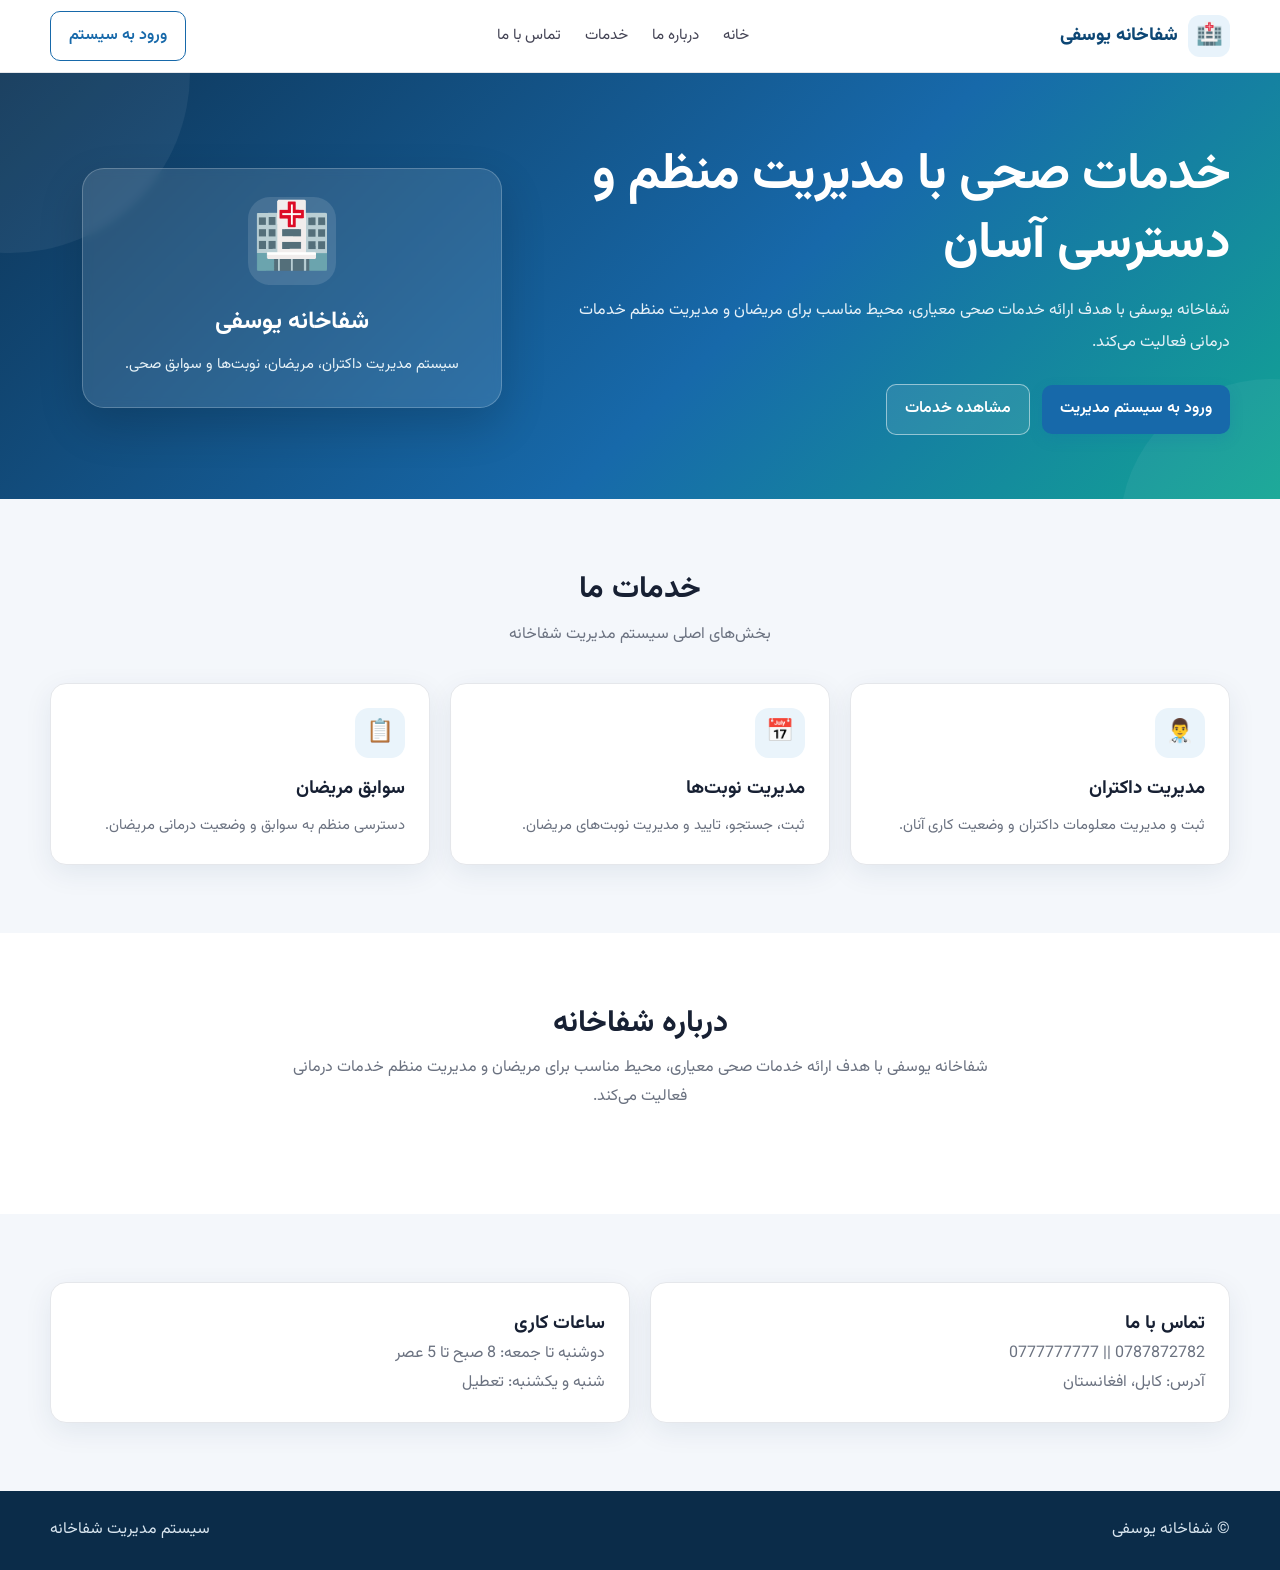
==== commit 0e9e728a: "file of registration updated..." ====
--- a/index.html
+++ b/index.html
@@ -11,11 +11,10 @@
     <header class="public-header">
       <div class="container nav">
         <a class="brand" href="index.html">
-          <span class="brand-icon">🏥</span> شفاخانه یوسفی</a
-        >
+          <span class="brand-icon">🏥</span> شفاخانه یوسفی</a>
         <nav class="nav-links">
-          <a href="index.html">خانه</a><a href="#about">درباره ما</a
-          ><a href="#services">خدمات</a><a href="#contact">تماس با ما</a>
+          <a href="index.html">خانه</a><a href="#about">درباره ما</a>
+          <a href="#services">خدمات</a><a href="#contact">تماس با ما</a>
         </nav>
         <div class="nav-actions">
           <a class="btn btn-outline" href="login.html">ورود به سیستم</a>
@@ -77,8 +76,8 @@
           <div class="section-head">
             <h2>درباره شفاخانه</h2>
             <p>
-              این صفحه معرفی عمومی است و اطلاعات واقعی شفاخانه را می‌توانید از
-              بخش تنظیمات یا محتوای سازمانی پروژه تکمیل کنید.
+              شفاخانه یوسفی با هدف ارائه خدمات صحی معیاری، محیط مناسب برای
+              مریضان و مدیریت منظم خدمات درمانی فعالیت می‌کند.
             </p>
           </div>
         </div>
@@ -88,13 +87,16 @@
           <div class="contact-card">
             <h3>تماس با ما</h3>
             <p class="muted">
-              شماره تماس و آدرس رسمی شفاخانه را در این بخش قرار دهید.
+              0787872782 ||
+              0777777777<br>
+              آدرس: کابل، افغانستان
             </p>
           </div>
           <div class="contact-card">
             <h3>ساعات کاری</h3>
             <p class="muted">
-              برای معلومات دقیق ساعات کاری، اطلاعات رسمی شفاخانه را وارد کنید.
+              دوشنبه تا جمعه: 8 صبح تا 5 عصر<br>
+              شنبه و یکشنبه: تعطیل
             </p>
           </div>
         </div>
@@ -103,7 +105,6 @@
     <footer class="public-footer">
       <div class="container">
         <span>© شفاخانه یوسفی</span><span>سیستم مدیریت شفاخانه</span>
-        <span>© شفاخانه یوسفی</span><span>سیستم مدیریت شفاخانه</span>
       </div>
     </footer>
     <script src="script.js"></script>
